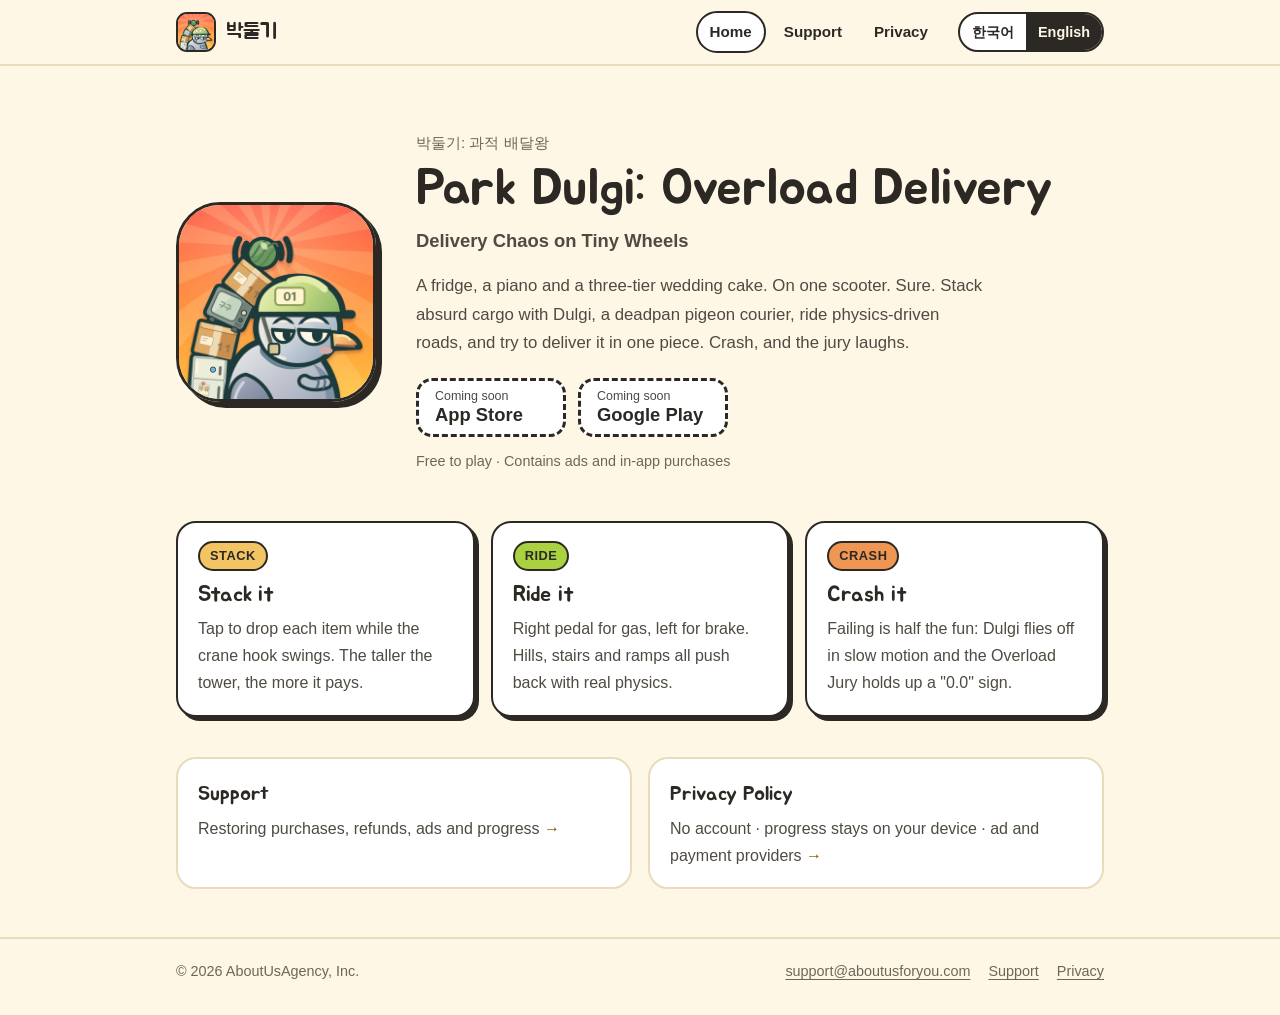
==== docs/index.html @ 38c624bc "Park Dulgi support & privacy site" ====
<!doctype html>
<html lang="ko" data-title-ko="박둘기: 과적 배달왕 — 비둘기 택배 기사의 과적 물리 레이싱" data-title-en="Park Dulgi: Overload Delivery — Delivery Chaos on Tiny Wheels">
<head>
<meta charset="utf-8">
<meta name="viewport" content="width=device-width, initial-scale=1">
<title>박둘기: 과적 배달왕 · Park Dulgi: Overload Delivery</title>
<meta name="description" content="냉장고, 피아노, 웨딩 케이크를 스쿠터 한 대에. A deadpan pigeon courier stacks absurd cargo onto tiny vehicles and rides physics-driven roads.">
<link rel="canonical" href="https://sinhokang123.github.io/park-dulgi-site/">
<meta property="og:type" content="website">
<meta property="og:title" content="박둘기: 과적 배달왕 · Park Dulgi: Overload Delivery">
<meta property="og:description" content="냉장고, 피아노, 웨딩 케이크를 스쿠터 한 대에. Stack it, ride it, crash it.">
<meta property="og:url" content="https://sinhokang123.github.io/park-dulgi-site/">
<meta property="og:image" content="https://sinhokang123.github.io/park-dulgi-site/assets/icon-512.png">
<meta name="theme-color" content="#f2c464">
<link rel="icon" type="image/png" href="assets/favicon.png">
<link rel="apple-touch-icon" href="assets/apple-touch-icon.png">
<link rel="preload" href="assets/fonts/jua-subset.woff2" as="font" type="font/woff2" crossorigin>
<link rel="stylesheet" href="assets/site.css">
<script>(function(){var d=document.documentElement,m=/(?:^|-)(ko|en)$/.exec(location.hash.slice(1)),l=m&&m[1];if(!l){try{l=localStorage.getItem('pd-lang')}catch(e){}}if(l!=='ko'&&l!=='en')l=/^ko\b/i.test(navigator.language||'')?'ko':'en';d.setAttribute('data-lang',l);d.lang=l;var t=d.getAttribute('data-title-'+l);if(t)document.title=t;})();</script>
<script src="assets/site.js" defer></script>
</head>
<body>
<header class="site-header">
  <div class="wrap">
    <a class="brand" href="./" data-keep-lang><img src="assets/icon-192.png" alt="" width="40" height="40"><span class="brand-name">박둘기</span></a>
    <nav class="site-nav" aria-label="Site">
      <a href="./" aria-current="page" data-keep-lang><span class="ko">홈</span><span class="en">Home</span></a>
      <a href="support.html" data-keep-lang><span class="ko">고객 지원</span><span class="en">Support</span></a>
      <a href="privacy.html" data-keep-lang><span class="ko">개인정보 처리방침</span><span class="en">Privacy</span></a>
    </nav>
    <div class="lang-toggle" role="group" aria-label="Language / 언어">
      <button type="button" data-set-lang="ko" lang="ko" aria-pressed="false">한국어</button>
      <button type="button" data-set-lang="en" lang="en" aria-pressed="false">English</button>
    </div>
  </div>
</header>

<main>
  <section class="hero">
    <div class="wrap">
      <img class="hero-icon" src="assets/icon-400.jpg" alt="" width="200" height="200">
      <div>
        <div class="ko" lang="ko">
          <h1>박둘기: 과적 배달왕</h1>
          <p class="tagline">비둘기 택배 기사의 과적 물리 레이싱</p>
          <p class="pitch">냉장고, 피아노, 3단 웨딩 케이크를 스쿠터 한 대에 싣는다고요? 무표정한 비둘기 택배 기사 둘기와 함께 짐을 높이 쌓고, 언덕과 계단을 넘어, 넘어지지 않고 배달해 보세요. 넘어지면… 심사단이 웃습니다.</p>
        </div>
        <div class="en" lang="en">
          <p class="alt-name">박둘기: 과적 배달왕</p>
          <h1>Park Dulgi: Overload Delivery</h1>
          <p class="tagline">Delivery Chaos on Tiny Wheels</p>
          <p class="pitch">A fridge, a piano and a three-tier wedding cake. On one scooter. Sure. Stack absurd cargo with Dulgi, a deadpan pigeon courier, ride physics-driven roads, and try to deliver it in one piece. Crash, and the jury laughs.</p>
        </div>
        <div class="stores">
          <span class="store is-soon" aria-disabled="true"><span class="store-note"><span class="ko" lang="ko">출시 예정</span><span class="en" lang="en">Coming soon</span></span><span class="store-name">App Store</span></span>
          <span class="store is-soon" aria-disabled="true"><span class="store-note"><span class="ko" lang="ko">출시 예정</span><span class="en" lang="en">Coming soon</span></span><span class="store-name">Google Play</span></span>
        </div>
        <p class="fine"><span class="ko" lang="ko">무료 · 광고와 인앱 결제가 포함되어 있습니다</span><span class="en" lang="en">Free to play · Contains ads and in-app purchases</span></p>
      </div>
    </div>
  </section>

  <section class="features" aria-label="Features">
    <div class="wrap">
      <ul>
        <li class="feature">
          <span class="tag">STACK</span>
          <h2><span class="ko" lang="ko">쌓고</span><span class="en" lang="en">Stack it</span></h2>
          <p class="ko" lang="ko">흔들리는 크레인 고리에서 짐을 톡 떨어뜨려 쌓아요. 높이 쌓을수록 짐값이 올라가요.</p>
          <p class="en" lang="en">Tap to drop each item while the crane hook swings. The taller the tower, the more it pays.</p>
        </li>
        <li class="feature">
          <span class="tag">RIDE</span>
          <h2><span class="ko" lang="ko">달리고</span><span class="en" lang="en">Ride it</span></h2>
          <p class="ko" lang="ko">오른쪽은 가스, 왼쪽은 브레이크. 언덕, 계단, 점프대를 진짜 물리로 넘어가요.</p>
          <p class="en" lang="en">Right pedal for gas, left for brake. Hills, stairs and ramps all push back with real physics.</p>
        </li>
        <li class="feature">
          <span class="tag">CRASH</span>
          <h2><span class="ko" lang="ko">넘어지고</span><span class="en" lang="en">Crash it</span></h2>
          <p class="ko" lang="ko">넘어져도 재미있어요. 둘기가 슬로 모션으로 날아가고 과적 심사단이 "0.0" 팻말을 듭니다.</p>
          <p class="en" lang="en">Failing is half the fun: Dulgi flies off in slow motion and the Overload Jury holds up a "0.0" sign.</p>
        </li>
      </ul>
    </div>
  </section>

  <section class="help" aria-label="Help">
    <div class="wrap help-grid">
      <a class="help-card" href="support.html" data-keep-lang>
        <h2><span class="ko" lang="ko">고객 지원</span><span class="en" lang="en">Support</span></h2>
        <p class="ko" lang="ko">구매 복원, 환불, 광고, 진행 상황 문의 <span class="go">→</span></p>
        <p class="en" lang="en">Restoring purchases, refunds, ads and progress <span class="go">→</span></p>
      </a>
      <a class="help-card" href="privacy.html" data-keep-lang>
        <h2><span class="ko" lang="ko">개인정보 처리방침</span><span class="en" lang="en">Privacy Policy</span></h2>
        <p class="ko" lang="ko">계정 없음 · 진행 상황은 기기에만 저장 · 광고·결제 처리 업체 안내 <span class="go">→</span></p>
        <p class="en" lang="en">No account · progress stays on your device · ad and payment providers <span class="go">→</span></p>
      </a>
    </div>
  </section>
</main>

<footer class="site-footer">
  <div class="wrap">
    <span class="copy">© 2026 AboutUsAgency, Inc.</span>
    <a href="mailto:support@aboutusforyou.com">support@aboutusforyou.com</a>
    <a href="support.html" data-keep-lang><span class="ko">고객 지원</span><span class="en">Support</span></a>
    <a href="privacy.html" data-keep-lang><span class="ko">개인정보 처리방침</span><span class="en">Privacy</span></a>
  </div>
</footer>
</body>
</html>
---- docs/assets/site.css ----
/* 박둘기: 과적 배달왕 — support site. Colors come from the app icon (sun yellow, helmet green, beak orange, ink). */
@font-face {
  font-family: "Jua Site";
  src: url("fonts/jua-subset.woff2") format("woff2");
  font-display: swap;
}

:root {
  --paper: #fff7e6;
  --card: #ffffff;
  --ink: #2c2925;
  --soft: #4f4a42;
  --muted: #6d665a;
  --line: #e9dcbd;
  --sun: #f2c464;
  --sun-deep: #e4a93a;
  --helmet: #a9d140;
  --beak: #ee9652;
  --link: #8a4f00;
  --link-hover: #5e3500;
  --shadow: #2c2925;
  --focus: #1d6fd6;
  --table-head: #fbefd2;
  color-scheme: light;
}

@media (prefers-color-scheme: dark) {
  :root {
    --paper: #1b1915;
    --card: #25221d;
    --ink: #f6ecd6;
    --soft: #d6ccb6;
    --muted: #a99f8a;
    --line: #3e382e;
    --sun: #f2c464;
    --sun-deep: #f2c464;
    --helmet: #b9e04f;
    --beak: #f3a56a;
    --link: #ffd57a;
    --link-hover: #ffe7b0;
    --shadow: #000000;
    --focus: #8cc2ff;
    --table-head: #2e2a23;
    color-scheme: dark;
  }
}

* { box-sizing: border-box; }
html { -webkit-text-size-adjust: 100%; text-size-adjust: 100%; }
body {
  margin: 0;
  background: var(--paper);
  color: var(--ink);
  font: 16px/1.7 -apple-system, BlinkMacSystemFont, "Apple SD Gothic Neo", "Pretendard", "Noto Sans KR", "Malgun Gothic", "Segoe UI", Roboto, sans-serif;
  word-break: keep-all;
  overflow-wrap: anywhere;
}
img { max-width: 100%; height: auto; }
a { color: var(--link); text-underline-offset: 3px; }
a:hover { color: var(--link-hover); }
:focus-visible { outline: 3px solid var(--focus); outline-offset: 2px; border-radius: 6px; }

/* ── language switching: without JS both languages stay visible ── */
html[data-lang="ko"] .en,
html[data-lang="en"] .ko { display: none !important; }
html:not([data-lang]) span.ko + span.en::before { content: " / "; }
html:not([data-lang]) .lang-toggle { display: none; }

.display, h1, h2, .brand-name {
  font-family: "Jua Site", "Apple SD Gothic Neo", "Pretendard", "Noto Sans KR", -apple-system, BlinkMacSystemFont, sans-serif;
  font-weight: 400;
  letter-spacing: -0.005em;
}

.wrap { max-width: 960px; margin: 0 auto; padding: 0 16px; }

/* ── header ── */
.site-header { border-bottom: 2px solid var(--line); background: var(--paper); }
.site-header .wrap {
  display: flex; flex-wrap: wrap; align-items: center; gap: 8px 16px;
  min-height: 64px; padding-top: 10px; padding-bottom: 10px;
}
.brand { display: inline-flex; align-items: center; gap: 10px; color: var(--ink); text-decoration: none; margin-right: auto; }
.brand img { width: 40px; height: 40px; border-radius: 11px; border: 2px solid var(--ink); }
.brand-name { font-size: 1.3rem; line-height: 1; }
.site-nav { display: flex; flex-wrap: wrap; gap: 4px; order: 3; width: 100%; }
.site-nav a {
  color: var(--ink); text-decoration: none; font-weight: 700; font-size: .95rem;
  padding: 6px 12px; border-radius: 999px; border: 2px solid transparent;
}
.site-nav a:hover { border-color: var(--line); }
.site-nav a[aria-current="page"] { border-color: var(--ink); background: var(--card); }
@media (min-width: 720px) {
  .site-nav { order: 0; width: auto; }
}

.lang-toggle {
  display: inline-flex; border: 2px solid var(--ink); border-radius: 999px; overflow: hidden; background: var(--card);
}
.lang-toggle button {
  font: inherit; font-size: .9rem; font-weight: 700; color: var(--ink); background: transparent;
  border: 0; padding: 6px 12px; min-height: 36px; cursor: pointer;
}
.lang-toggle button[aria-pressed="true"] { background: var(--ink); color: var(--paper); }

/* ── landing ── */
.hero { padding: 40px 0 24px; }
.hero .wrap { display: grid; gap: 24px; align-items: center; }
.hero-icon {
  width: 132px; height: 132px; border-radius: 30px; border: 3px solid var(--ink);
  box-shadow: 6px 6px 0 var(--shadow);
}
.hero h1 { font-size: clamp(2rem, 7vw, 3.2rem); line-height: 1.15; margin: 0 0 6px; }
.hero .tagline { font-size: 1.15rem; color: var(--soft); margin: 0 0 16px; font-weight: 600; }
.hero .pitch { font-size: 1.05rem; color: var(--soft); margin: 0 0 20px; max-width: 34em; }
.hero .alt-name { color: var(--muted); font-size: .95rem; margin: 0 0 4px; }
@media (min-width: 720px) {
  .hero { padding: 64px 0 32px; }
  .hero .wrap { grid-template-columns: auto 1fr; gap: 40px; }
  .hero-icon { width: 200px; height: 200px; border-radius: 44px; }
}

.stores { display: flex; flex-wrap: wrap; gap: 12px; margin: 0 0 12px; }
.store {
  display: inline-flex; flex-direction: column; justify-content: center; min-width: 150px; min-height: 56px;
  padding: 8px 16px; border-radius: 16px; border: 3px solid var(--ink); background: var(--ink); color: var(--paper);
  text-decoration: none; line-height: 1.2; box-shadow: 4px 4px 0 var(--sun-deep);
}
.store:hover { color: var(--paper); transform: translate(-1px, -1px); box-shadow: 5px 5px 0 var(--sun-deep); }
.store .store-note { font-size: .78rem; opacity: .85; }
.store .store-name { font-size: 1.15rem; font-weight: 800; }
.store.is-soon { background: var(--card); color: var(--ink); box-shadow: none; border-style: dashed; cursor: default; }
.store.is-soon:hover { transform: none; }
.fine { color: var(--muted); font-size: .9rem; margin: 0; }

.features { padding: 16px 0 40px; }
.features ul { list-style: none; padding: 0; margin: 0; display: grid; gap: 16px; }
@media (min-width: 720px) { .features ul { grid-template-columns: repeat(3, 1fr); } }
.feature {
  background: var(--card); border: 2px solid var(--ink); border-radius: 20px; padding: 18px 20px;
  box-shadow: 4px 4px 0 var(--shadow);
}
.feature .tag {
  display: inline-block; font-size: .8rem; font-weight: 800; letter-spacing: .04em; padding: 2px 10px;
  border-radius: 999px; border: 2px solid var(--ink); color: #2c2925;
}
.feature:nth-child(1) .tag { background: var(--sun); }
.feature:nth-child(2) .tag { background: var(--helmet); }
.feature:nth-child(3) .tag { background: var(--beak); }
.feature h2 { font-size: 1.35rem; margin: 10px 0 6px; line-height: 1.3; }
.feature p { margin: 0; color: var(--soft); }

.help { padding: 0 0 48px; }
.help-grid { display: grid; gap: 16px; }
@media (min-width: 720px) { .help-grid { grid-template-columns: 1fr 1fr; } }
.help-card {
  display: block; padding: 18px 20px; border-radius: 20px; border: 2px solid var(--line); background: var(--card);
  color: var(--ink); text-decoration: none;
}
.help-card:hover { border-color: var(--ink); color: var(--ink); }
.help-card h2 { font-size: 1.25rem; margin: 0 0 4px; }
.help-card p { margin: 0; color: var(--soft); }
.help-card .go { color: var(--link); font-weight: 700; }

/* ── document pages ── */
.doc { padding: 28px 0 56px; }
.doc .wrap { max-width: 800px; }
.doc article {
  background: var(--card); border: 2px solid var(--line); border-radius: 20px; padding: 8px 22px 24px;
}
.doc article + article { margin-top: 32px; }
@media (max-width: 480px) { .doc article { padding: 4px 16px 20px; border-radius: 16px; } }
.doc h1 { font-size: clamp(1.6rem, 5.5vw, 2.2rem); line-height: 1.25; margin: 18px 0 8px; }
.doc h2 { font-size: 1.3rem; line-height: 1.35; margin: 2em 0 .5em; }
.doc h3 { font-size: 1.05rem; margin: 1.5em 0 .4em; }
.doc p, .doc li { color: var(--soft); }
.doc strong { color: var(--ink); }
.doc .meta { font-size: .95rem; color: var(--muted); }
.doc ul { padding-left: 1.2em; }
.doc li + li { margin-top: .35em; }
.callout {
  border: 3px solid var(--ink); border-radius: 18px; padding: 4px 18px; background: var(--paper); margin: 16px 0;
}
.callout p { color: var(--ink); }

.table-wrap { margin: 12px 0; overflow-x: auto; }
table { width: 100%; border-collapse: collapse; font-size: .92rem; }
th, td { border: 1px solid var(--line); padding: 8px 10px; text-align: left; vertical-align: top; overflow-wrap: break-word; hyphens: auto; }
td a { overflow-wrap: anywhere; }
th { background: var(--table-head); color: var(--ink); }
td { color: var(--soft); }
@media (max-width: 720px) {
  table, tbody, tr, td { display: block; width: 100%; }
  thead { display: none; }
  tr { border: 2px solid var(--line); border-radius: 14px; margin-bottom: 12px; padding: 6px 0; background: var(--card); }
  td { border: 0; padding: 4px 14px; }
  td::before { content: attr(data-label); display: block; color: var(--ink); font-weight: 800; font-size: .82rem; }
}

/* ── footer ── */
.site-footer { border-top: 2px solid var(--line); padding: 20px 0 32px; color: var(--muted); font-size: .9rem; }
.site-footer .wrap { display: flex; flex-wrap: wrap; gap: 6px 18px; align-items: center; }
.site-footer a { color: var(--muted); }
.site-footer .copy { margin-right: auto; }

@media (prefers-reduced-motion: no-preference) {
  .store, .help-card { transition: transform .12s ease, box-shadow .12s ease, border-color .12s ease; }
}
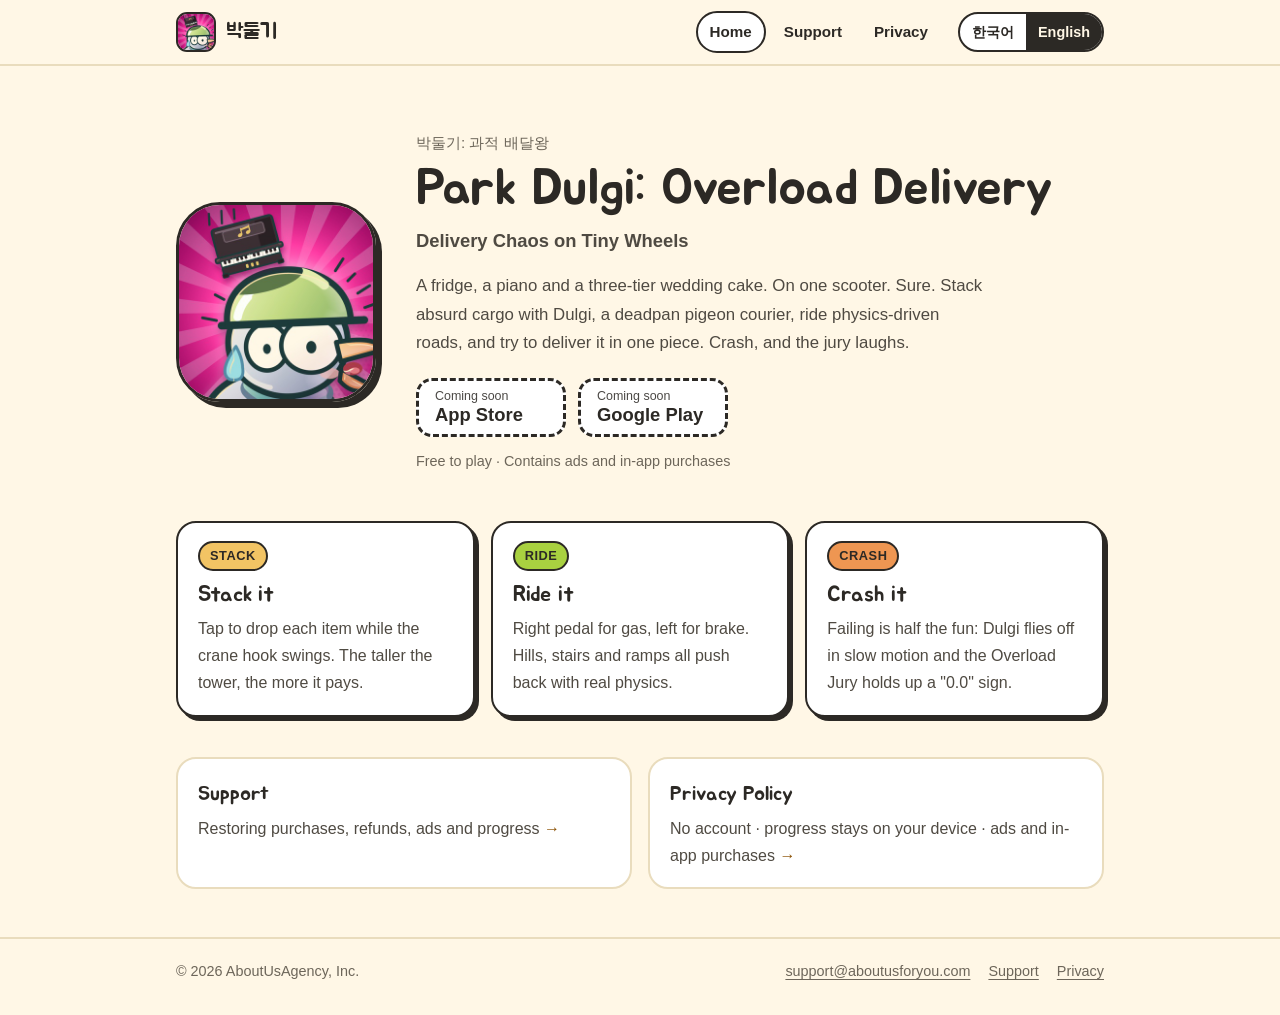
==== commit dacd8a30: "Policy: direct App Store / Google Play purchases (no RevenueCat); new icon" ====
--- a/docs/index.html
+++ b/docs/index.html
@@ -94,8 +94,8 @@
       </a>
       <a class="help-card" href="privacy.html" data-keep-lang>
         <h2><span class="ko" lang="ko">개인정보 처리방침</span><span class="en" lang="en">Privacy Policy</span></h2>
-        <p class="ko" lang="ko">계정 없음 · 진행 상황은 기기에만 저장 · 광고·결제 처리 업체 안내 <span class="go">→</span></p>
-        <p class="en" lang="en">No account · progress stays on your device · ad and payment providers <span class="go">→</span></p>
+        <p class="ko" lang="ko">계정 없음 · 진행 상황은 기기에만 저장 · 광고·인앱 결제 안내 <span class="go">→</span></p>
+        <p class="en" lang="en">No account · progress stays on your device · ads and in-app purchases <span class="go">→</span></p>
       </a>
     </div>
   </section>
